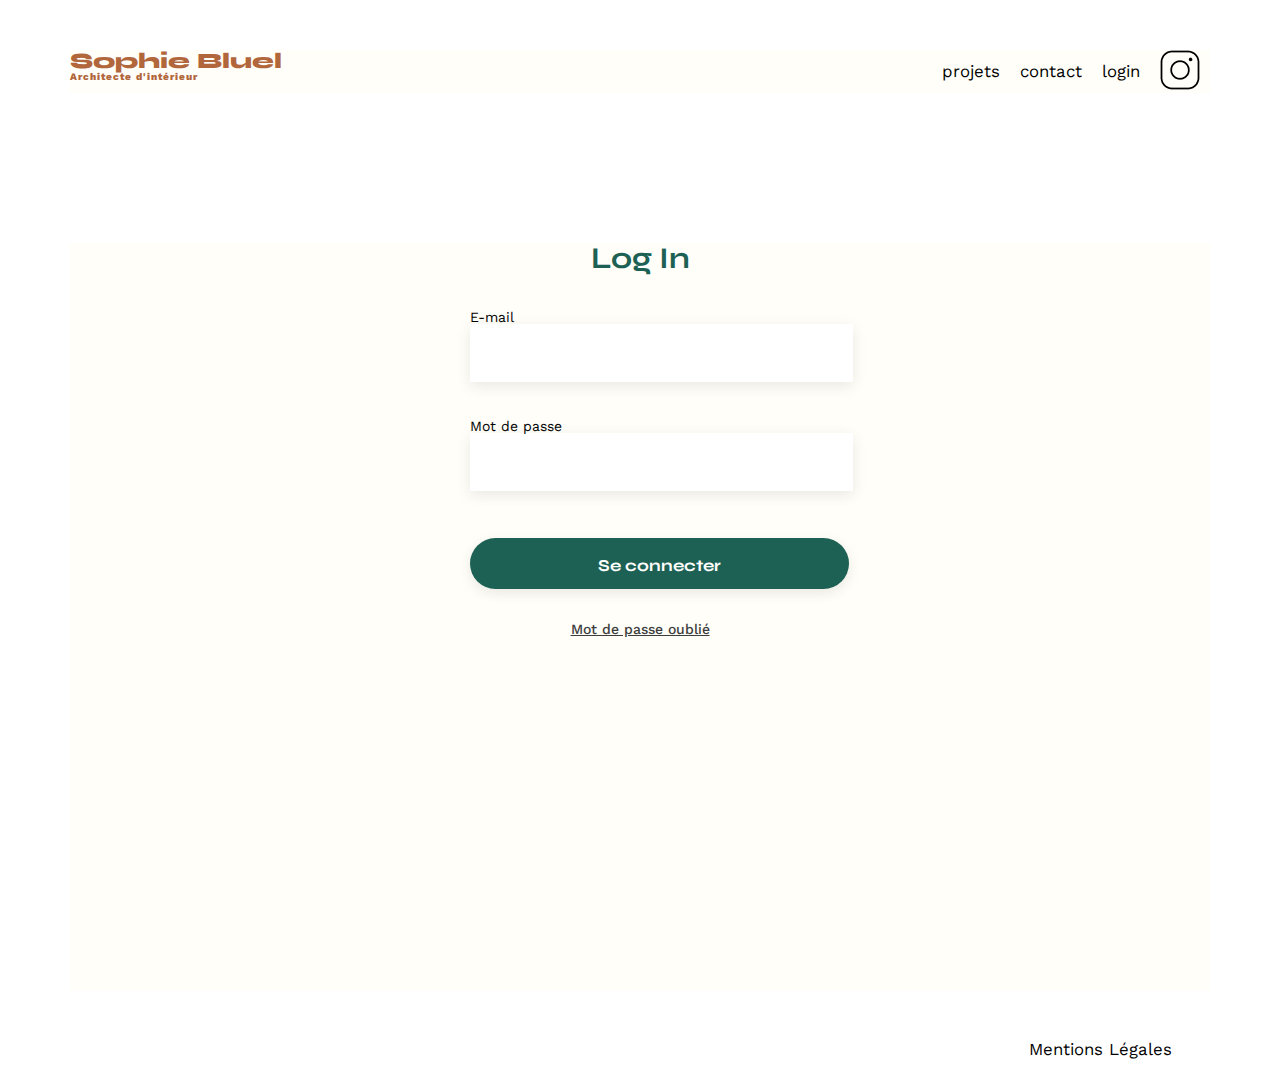
==== FrontEnd/login.html @ 1842c1c5 "#2" ====
<!DOCTYPE html>  
<html lang="fr">
<head>
	<meta charset="UTF-8">
	<title>Sophie Bluel - Architecte d'intérieur</title>
	<meta name="viewport" content="width=device-width, initial-scale=1.0">
	<link rel="preconnect" href="https://fonts.googleapis.com">
	<link rel="preconnect" href="https://fonts.gstatic.com" crossorigin>
	<link href="https://fonts.googleapis.com/css2?family=Syne:wght@700;800&family=Work+Sans&display=swap" rel="stylesheet">
	<meta name="description" content="">
	<link rel="stylesheet" href="./assets/style.css">
</head>
<body>
<header>
	<h1><a href="index.html">Sophie Bluel</a> <span>Architecte d'intérieur</span></h1>
	<nav>
		<ul>
			<li>projets</li>
			<li>contact</li>
			<li>login</li>
			<li><img src="./assets/icons/instagram.png" alt="Instagram"></li>
		</ul>
	</nav>
</header>
<main>
	<section id="login">
		<h2>Log In</h2>
        <label for="email">E-mail</label>
		<input type="email" name="email" id="email">
        <label for="password">Mot de passe</label>
        <input type="password" name="password" id="password">
        <input type="submit" id="se_connecter" value="Se connecter">
        <a href="">Mot de passe oublié</a>
			
	</section>
	
</main>

<footer>
	<nav>
		<ul>
			<li>Mentions Légales</li>
		</ul>
	</nav>
</footer>
</body>
</html>
---- FrontEnd/assets/style.css ----
/* http://meyerweb.com/eric/tools/css/reset/
   v2.0 | 20110126
   License: none (public domain)
*/ 
 
html, body, div, span, applet, object, iframe,
h1, h2, h3, h4, h5, h6, p, blockquote, pre,
a, abbr, acronym, address, big, cite, code,
del, dfn, em, img, ins, kbd, q, s, samp,
small, strike, strong, sub, sup, tt, var,
b, u, i, center,
dl, dt, dd, ol, ul, li,
fieldset, form, label, legend,
table, caption, tbody, tfoot, thead, tr, th, td,
article, aside, canvas, details, embed,
figure, figcaption, footer, header, hgroup,
menu, nav, output, ruby, section, summary,
time, mark, audio, video {
	margin: 0;
	padding: 0;
	border: 0;
	font-size: 100%;
	font: inherit;
	vertical-align: baseline;
}
/* HTML5 display-role reset for older browsers */
article, aside, details, figcaption, figure,
footer, header, hgroup, menu, nav, section {
	display: block;
}
body {
	line-height: 1;
}
ol, ul {
	list-style: none;
}
blockquote, q {
	quotes: none;
}
blockquote:before, blockquote:after,
q:before, q:after {
	content: '';
	content: none;
}
table {
	border-collapse: collapse;
	border-spacing: 0;
}
/** end reset css**/
body {
	max-width: 1140px;
	margin:auto;
	font-family: 'Work Sans' ;
	font-size: 14px;
}
header {
	display: flex;
	justify-content: space-between;
	margin: 50px 0
}
section {
	margin: 50px 0
}

h1, h1 a{
	display: flex;
	flex-direction: column;
	font-family: 'Syne';
	font-size: 22px;
	font-weight: 800;
	color: #B1663C;
	text-decoration: none;
}

h1 > span {
	font-family: 'Work Sans';
	font-size:10px;
	letter-spacing: 0.1em;
;
}

h2{
	font-family: 'Syne';
	font-weight: 700;
	font-size: 30px;
	color: #1D6154
}
nav ul {
	display: flex;
	align-items: center;
	list-style-type: none;

}
nav li {
	padding: 0 10px;
	font-size: 1.2em;
}

li:hover {
	color: #B1663C;
}
#introduction {
	display: flex;
	align-items: center;
}
#introduction figure {
	flex: 1
}
#introduction img {
	display: block;
	margin: auto;
	width: 80%;
}

#introduction article {
	flex: 1
}
#introduction h2 {
	margin-bottom: 1em;
}

#introduction p {
	margin-bottom: 0.5em;
}
#portfolio h2 {
	text-align: center;
	margin-bottom: 1em;
}
.gallery {
	width: 100%;
	display: grid;
	grid-template-columns: 1fr 1fr 1fr;
	grid-column-gap: 20px;
	grid-row-gap: 20px;
}

.gallery img {
	width: 100%;

}
#contact {
	width: 50%;
margin: auto;
}
#contact > * {
	text-align: center;

}
#contact h2{
	margin-bottom: 20px;
}
#contact form {
	text-align: left;
	margin-top:30px;
	display: flex;
	flex-direction: column;
}

#contact input {
	height: 50px;
	font-size: 1.2em;
	border: none;
	box-shadow: 0px 4px 14px rgba(0, 0, 0, 0.09);
}
#contact label {
	margin: 2em 0 1em 0;
}
#contact textarea {
	border: none;
	box-shadow: 0px 4px 14px rgba(0, 0, 0, 0.09);
}

input[type="submit"]{
	font-family: 'Syne';
	font-weight: 700;
	color: white;
	background-color: #1D6154;
	margin : 2em auto ;
	width: 180px;
	text-align: center;
	border-radius: 60px ;
}

footer nav ul {
	display: flex;
	justify-content: flex-end;
	margin: 2em
}

.filter {
	display: flex;
	flex-direction: row;
	gap: 20px;
	justify-content: center;	
}

.filter a {
	display: flex;
	justify-content: center;
    align-items: center;
    flex-wrap: wrap;
	font-size: 16px;
	margin-left: 5px;
	border-radius: 60px;
	border: 1px solid #1D6154;
	font-weight: 700;
	height: 37px;
	padding: 0 10px 0 10px;
	margin-bottom: 51px;
	font-family: 'Syne';
	text-decoration: none;
	color: #1D6154;
	cursor:default;
}

.filter .selected {
	background: #1D6154;
	color: #FFF;
}

#login h2 {
	margin-top: 150px;
	display: flex;
	justify-content: center;
}

#login label {
	display: flex;
	margin-left: 400px;
	margin-top: 37px;
}

#login input {
	display: flex;
	padding-top: 6px;
	margin-left: 400px;
	height: 50px;
	font-size: 1.2em;
	border: none;
	box-shadow: 0px 4px 14px rgba(0, 0, 0, 0.09);
	width: 379px;
	height: 51px;
}

header, main {
	background-color: #FFFEF8;
}

#login #se_connecter {
	margin-top: 47px;
	display: flex;
	align-items: center;
	justify-content: center;
}

#login a {
	display: flex;
	justify-content: center;
	color: #3d3d3d;
	font-weight: 500;
	padding-bottom: 355px;
}

header ul a {
	text-decoration: none;
	color: black;
}
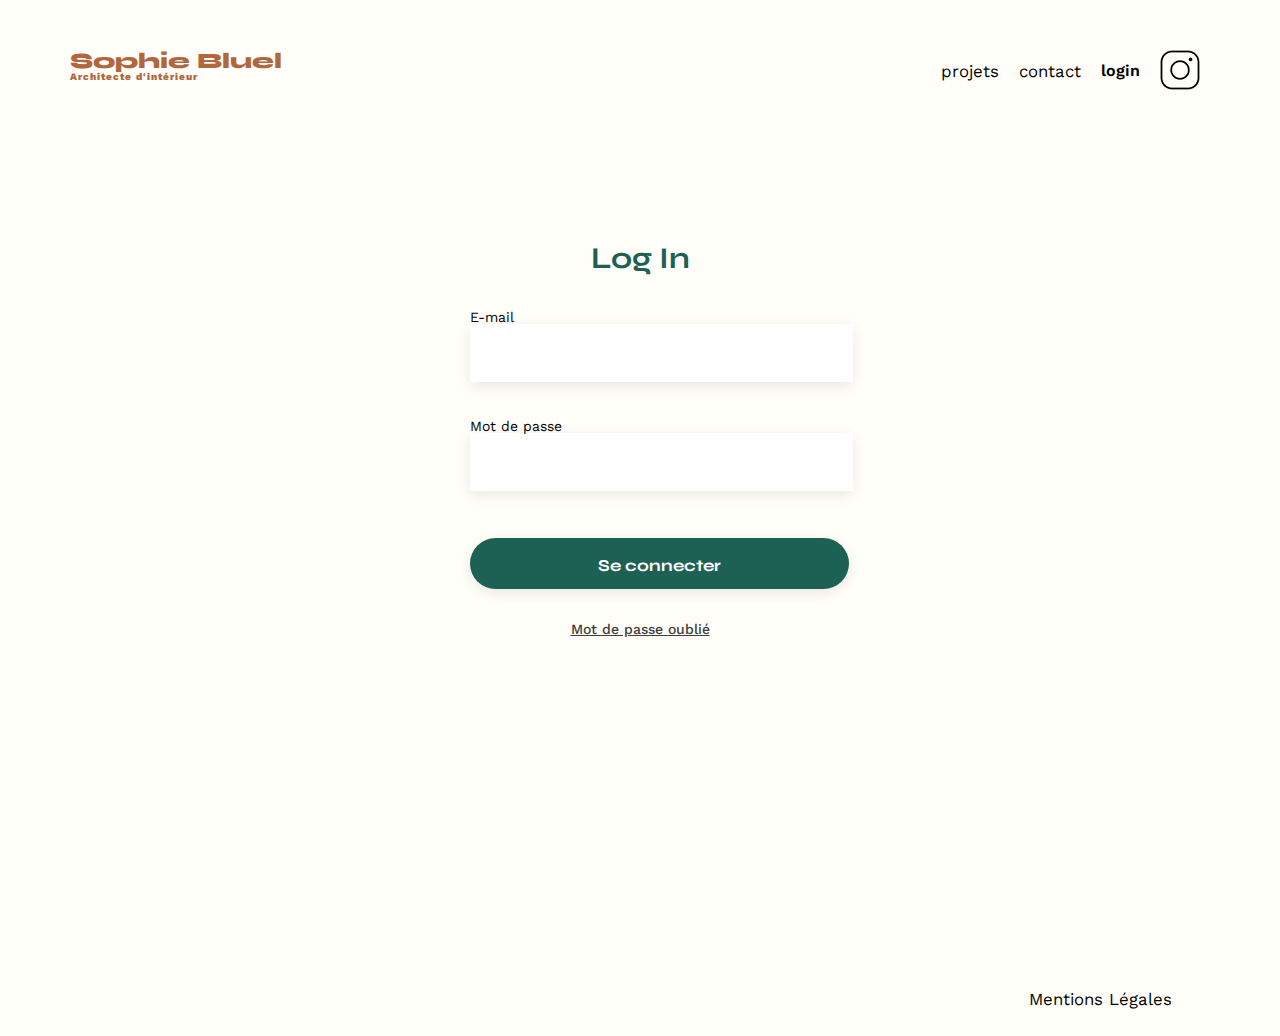
==== commit 018fec72: "#3" ====
--- a/FrontEnd/login.html
+++ b/FrontEnd/login.html
@@ -9,15 +9,16 @@
 	<link href="https://fonts.googleapis.com/css2?family=Syne:wght@700;800&family=Work+Sans&display=swap" rel="stylesheet">
 	<meta name="description" content="">
 	<link rel="stylesheet" href="./assets/style.css">
+	<script src="login.js" defer></script>
 </head>
 <body>
 <header>
 	<h1><a href="index.html">Sophie Bluel</a> <span>Architecte d'intérieur</span></h1>
 	<nav>
 		<ul>
-			<li>projets</li>
+			<li><a href="index.html">projets</a></li>
 			<li>contact</li>
-			<li>login</li>
+			<li id="loginLink">login</li>
 			<li><img src="./assets/icons/instagram.png" alt="Instagram"></li>
 		</ul>
 	</nav>
--- a/FrontEnd/assets/style.css
+++ b/FrontEnd/assets/style.css
@@ -22,6 +22,7 @@
 	font-size: 100%;
 	font: inherit;
 	vertical-align: baseline;
+	background-color: #FFFEF8;
 }
 /* HTML5 display-role reset for older browsers */
 article, aside, details, figcaption, figure,
@@ -242,10 +243,6 @@
 	height: 51px;
 }
 
-header, main {
-	background-color: #FFFEF8;
-}
-
 #login #se_connecter {
 	margin-top: 47px;
 	display: flex;
@@ -258,10 +255,15 @@
 	justify-content: center;
 	color: #3d3d3d;
 	font-weight: 500;
-	padding-bottom: 355px;
+	margin-bottom: 355px;
 }
 
 header ul a {
 	text-decoration: none;
 	color: black;
+}
+
+#loginLink {
+	font-size: 16px;
+	font-weight: 600;
 }